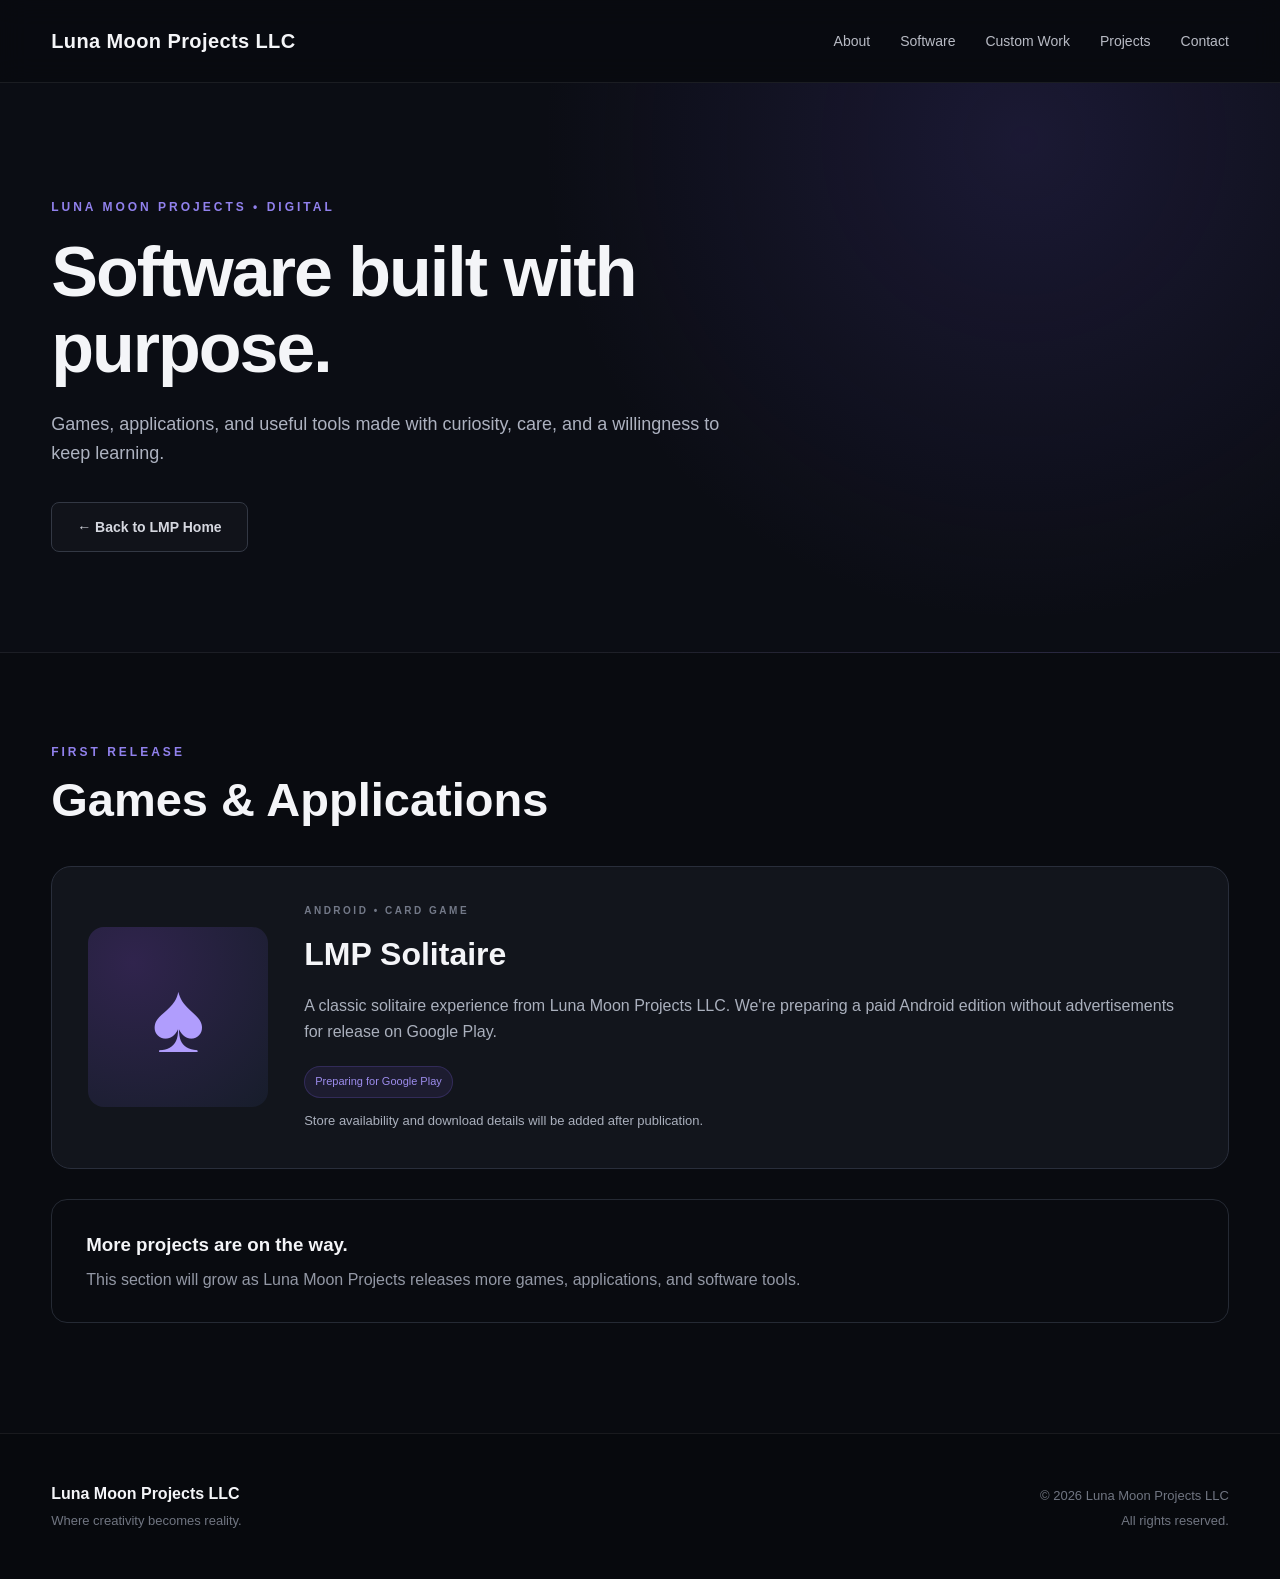
==== software/index.html @ 198b2f53 "Create index.html for Luna Moon Projects software page This HTML file serves as the main page for Lu" ====
<!DOCTYPE html>
<html lang="en">
<head>
    <meta charset="UTF-8">
    <meta name="viewport" content="width=device-width, initial-scale=1.0">
    <meta name="description" content="Explore software, apps, and games developed by Luna Moon Projects LLC, including LMP Solitaire.">
    <title>Software | Luna Moon Projects LLC</title>
    <link rel="stylesheet" href="../css/style.css">
</head>
<body>
<header class="site-header">
    <div class="nav-container">
        <a class="header-title" href="../index.html">Luna Moon Projects LLC</a>
        <nav class="main-nav" aria-label="Main navigation">
            <a href="../index.html#home">About</a>
            <a href="./" aria-current="page">Software</a>
            <a href="../index.html#custom">Custom Work</a>
            <a href="../index.html#projects">Projects</a>
            <a href="../index.html#contact">Contact</a>
        </nav>
    </div>
</header>

<main>
    <section class="software-hero">
        <div class="section-container">
            <p class="section-kicker">LUNA MOON PROJECTS • DIGITAL</p>
            <h1>Software built with purpose.</h1>
            <p class="software-lead">Games, applications, and useful tools made with curiosity, care, and a willingness to keep learning.</p>
            <a class="button button-secondary" href="../index.html">← Back to LMP Home</a>
        </div>
    </section>

    <section class="software-list" aria-labelledby="games-heading">
        <div class="section-container">
            <p class="section-kicker">FIRST RELEASE</p>
            <h2 class="section-title" id="games-heading">Games & Applications</h2>
            <article class="software-feature">
                <div class="software-symbol" aria-hidden="true">♠</div>
                <div>
                    <p class="project-type">ANDROID • CARD GAME</p>
                    <h3>LMP Solitaire</h3>
                    <p>A classic solitaire experience from Luna Moon Projects LLC. We're preparing a paid Android edition without advertisements for release on Google Play.</p>
                    <span class="status-badge">Preparing for Google Play</span>
                    <p class="software-note">Store availability and download details will be added after publication.</p>
                </div>
            </article>

            <div class="software-coming-soon">
                <h3>More projects are on the way.</h3>
                <p>This section will grow as Luna Moon Projects releases more games, applications, and software tools.</p>
            </div>
        </div>
    </section>
</main>

<footer>
    <div class="footer-container">
        <div><strong>Luna Moon Projects LLC</strong><p>Where creativity becomes reality.</p></div>
        <div class="footer-right"><p>© 2026 Luna Moon Projects LLC</p><p>All rights reserved.</p></div>
    </div>
</footer>
</body>
</html>
---- css/style.css ----
* {
    box-sizing: border-box;
    margin: 0;
    padding: 0;
}

html {
    scroll-behavior: smooth;
}

body {
    font-family: Arial, Helvetica, sans-serif;
    background: #090b10;
    color: #f4f5f8;
    line-height: 1.6;
}

a {
    color: inherit;
    text-decoration: none;
}


/* HEADER */

.site-header {
    position: sticky;
    top: 0;
    z-index: 1000;

    background: rgba(9, 11, 16, 0.94);

    border-bottom:
        1px solid
        rgba(255, 255, 255, 0.08);

    backdrop-filter: blur(14px);
}

.nav-container {
    width: min(1180px, 92%);
    min-height: 82px;

    margin: auto;

    display: flex;
    align-items: center;
    justify-content: space-between;

    gap: 30px;
}

.header-title {
    color: #f4f5f8;

    font-size: 20px;

    font-weight: 700;

    letter-spacing: 0.4px;

    transition: color 0.2s ease;
}

.header-title:hover {
    color: #a895f2;
}

.main-nav {
    display: flex;

    gap: 30px;
}

.main-nav a {
    color: #b8bbc5;

    font-size: 14px;

    transition: 0.2s ease;
}

.main-nav a:hover {
    color: #ffffff;
}


/* HERO */

.hero {
    min-height: 700px;

    position: relative;

    overflow: hidden;

    display: flex;

    align-items: center;

    border-bottom:
        1px solid
        rgba(255, 255, 255, 0.07);
}

.hero::before {
    content: "";

    position: absolute;

    inset: 0;

    background:
        linear-gradient(
            rgba(255, 255, 255, 0.018) 1px,
            transparent 1px
        ),
        linear-gradient(
            90deg,
            rgba(255, 255, 255, 0.018) 1px,
            transparent 1px
        );

    background-size: 48px 48px;

    mask-image:
        linear-gradient(
            to bottom,
            black,
            transparent 90%
        );
}

.hero-glow {
    position: absolute;

    border-radius: 50%;

    filter: blur(100px);

    opacity: 0.18;
}

.hero-glow-one {
    width: 500px;
    height: 500px;

    background: #694cdd;

    left: -230px;

    top: 60px;
}

.hero-glow-two {
    width: 430px;
    height: 430px;

    background: #2176c9;

    right: -160px;

    top: 100px;
}

.hero-content {
    position: relative;

    z-index: 2;

    width: min(1180px, 92%);

    margin: auto;

    display: grid;

    grid-template-columns:
        minmax(0, 1.05fr)
        minmax(400px, 0.95fr);

    gap: 70px;

    align-items: center;

    padding: 85px 0;
}

.hero-copy {
    min-width: 0;
}

.eyebrow,
.section-kicker {
    color: #9181ed;

    font-size: 12px;

    font-weight: 700;

    letter-spacing: 3px;
}

.hero h1 {
    margin-top: 16px;

    max-width: 690px;

    font-size:
        clamp(
            54px,
            6vw,
            82px
        );

    line-height: 0.98;

    letter-spacing: -3px;
}

.hero h1 span {
    display: block;

    margin-top: 8px;

    background:
        linear-gradient(
            90deg,
            #9483ee,
            #65a4ef
        );

    -webkit-background-clip: text;

    color: transparent;
}

.hero-description {
    max-width: 650px;

    margin-top: 28px;

    color: #acb0bd;

    font-size: 18px;
}

.hero-description-secondary {
    margin-top: 15px;

    color: #8f95a3;

    font-size: 16px;
}

.hero-buttons {
    margin-top: 34px;

    display: flex;

    flex-wrap: wrap;

    gap: 14px;
}


/* BUTTONS */

.button {
    display: inline-flex;

    min-height: 50px;

    align-items: center;

    justify-content: center;

    padding: 0 25px;

    border-radius: 8px;

    font-weight: 700;

    font-size: 14px;

    transition:
        transform 0.2s ease,
        border-color 0.2s ease;
}

.button:hover {
    transform: translateY(-2px);
}

.button-primary {
    background:
        linear-gradient(
            135deg,
            #7257d6,
            #346fd6
        );

    box-shadow:
        0 10px 30px
        rgba(66, 91, 211, 0.24);
}

.button-secondary {
    color: #d6d8e0;

    border:
        1px solid #333844;

    background:
        rgba(255, 255, 255, 0.025);
}

.button-secondary:hover {
    border-color: #646a78;
}


/* HERO ABOUT CARD */

.about-hero-card {
    position: relative;

    padding: 42px;

    border-radius: 18px;

    background:
        radial-gradient(
            circle at top right,
            rgba(96, 75, 205, 0.17),
            transparent 45%
        ),
        #10131a;

    border:
        1px solid #2a2f3a;

    box-shadow:
        0 30px 60px
        rgba(0, 0, 0, 0.28);
}

.about-card-logo {
    width: 275px;

    max-width: 100%;

    height: auto;

    display: block;

    margin:
        0 auto 26px auto;

    filter:
        drop-shadow(
            0 0 20px
            rgba(95, 89, 220, 0.18)
        );
}

.about-card-label {
    color: #9181ed;

    font-size: 11px;

    font-weight: 700;

    letter-spacing: 3px;
}

.about-hero-card h2 {
    margin-top: 18px;

    font-size: 31px;
}

.about-hero-card > p {
    margin-top: 16px;

    color: #9fa4b0;

    font-size: 15px;
}

.about-card-quote {
    margin-top: 26px;

    padding: 15px 18px;

    border-left:
        3px solid #755fd6;

    background:
        rgba(255, 255, 255, 0.025);

    color: #d9dbe1;

    font-size: 18px;

    font-style: italic;
}


/* GENERAL */

.section-container {
    width: min(1180px, 92%);

    margin: auto;
}


/* INTRO */

.intro-section {
    padding: 100px 0 45px;

    text-align: center;
}

.section-title {
    margin-top: 10px;

    font-size:
        clamp(
            32px,
            4vw,
            47px
        );

    line-height: 1.1;
}

.section-intro {
    max-width: 710px;

    margin: 18px auto 0;

    color: #9da2ae;

    font-size: 17px;
}


/* SERVICES */

.services-section {
    padding: 40px 0 110px;
}

.services-grid {
    display: grid;

    grid-template-columns:
        1fr 1fr;

    gap: 25px;
}

.service-panel {
    position: relative;

    padding: 45px;

    overflow: hidden;

    border-radius: 18px;

    border:
        1px solid #252a34;

    background: #10131a;
}

.service-panel::before {
    content: "";

    position: absolute;

    inset: 0;

    pointer-events: none;
}

.digital-panel::before {
    background:
        radial-gradient(
            circle at top right,
            rgba(93, 75, 207, 0.18),
            transparent 43%
        );
}

.craft-panel::before {
    background:
        radial-gradient(
            circle at top right,
            rgba(57, 118, 202, 0.17),
            transparent 43%
        );
}

.panel-number {
    position: absolute;

    right: 30px;

    top: 20px;

    font-size: 80px;

    font-weight: 800;

    color:
        rgba(
            255,
            255,
            255,
            0.025
        );
}

.panel-icon {
    width: 52px;
    height: 52px;

    position: relative;

    z-index: 2;

    display: grid;

    place-items: center;

    border-radius: 12px;

    color: #a795ef;

    font-size: 24px;

    background:
        rgba(107, 84, 215, 0.12);

    border:
        1px solid
        rgba(132, 110, 226, 0.17);
}

.panel-category {
    position: relative;

    z-index: 2;

    margin-top: 25px;

    color: #8275cf;

    font-size: 11px;

    letter-spacing: 2.5px;

    font-weight: bold;
}

.service-panel h2 {
    position: relative;

    z-index: 2;

    margin-top: 3px;

    font-size: 32px;
}

.service-panel > p:not(.panel-category) {
    position: relative;

    z-index: 2;

    margin-top: 15px;

    max-width: 480px;

    color: #9ca1ad;
}

.feature-list {
    position: relative;

    z-index: 2;

    margin-top: 25px;

    display: grid;

    gap: 9px;
}

.feature {
    color: #c4c7d0;
}

.feature span {
    margin-right: 9px;

    color: #7e6cdb;
}

.text-link {
    position: relative;

    z-index: 2;

    display: inline-block;

    margin-top: 28px;

    color: #9b8af0;

    font-weight: 700;
}


/* PROJECTS */

.projects-section {
    padding: 105px 0;

    background: #0c0f15;

    border-top:
        1px solid
        rgba(255, 255, 255, 0.05);

    border-bottom:
        1px solid
        rgba(255, 255, 255, 0.05);

    text-align: center;
}

.project-grid {
    margin-top: 45px;

    display: grid;

    grid-template-columns:
        repeat(3, 1fr);

    gap: 22px;

    text-align: left;
}

.project-card {
    min-height: 330px;

    padding: 30px;

    border-radius: 15px;

    background: #12151c;

    border:
        1px solid #252a34;

    transition:
        transform 0.2s ease,
        border-color 0.2s ease;
}

.project-card:hover {
    transform: translateY(-4px);

    border-color: #454c5c;
}

.project-type {
    color: #737988;

    font-size: 10px;

    letter-spacing: 2.5px;

    font-weight: bold;
}

.project-art {
    margin-top: 30px;

    height: 80px;

    display: flex;

    align-items: center;

    font-size: 55px;

    color: #9583ec;
}

.project-card h3 {
    margin-top: 20px;

    font-size: 23px;
}

.project-card p {
    margin-top: 8px;

    color: #9398a5;

    font-size: 14px;
}

.status-badge {
    display: inline-block;

    margin-top: 22px;

    padding: 6px 10px;

    border-radius: 50px;

    background:
        rgba(116, 89, 218, 0.11);

    border:
        1px solid
        rgba(116, 89, 218, 0.24);

    color: #9c8cec;

    font-size: 11px;
}

.status-badge.available {
    background:
        rgba(60, 130, 115, 0.12);

    border-color:
        rgba(70, 150, 130, 0.25);

    color: #75c9b5;
}

.project-link {
    display: block;
    width: fit-content;
    margin-top: 18px;
    color: #a99af8;
    font-size: 14px;
    font-weight: 700;
}

.project-link:hover { color: #fff; }

/* SOFTWARE LANDING PAGE */
.software-hero {
    padding: 115px 0 100px;
    background: radial-gradient(circle at 80% 10%, rgba(90, 72, 180, .2), transparent 42%), #0b0d14;
    border-bottom: 1px solid rgba(255, 255, 255, .07);
}

.software-hero h1 {
    max-width: 820px;
    margin-top: 18px;
    font-size: clamp(42px, 6vw, 70px);
    line-height: 1.08;
    letter-spacing: -2px;
}

.software-lead {
    max-width: 690px;
    margin: 24px 0 34px;
    color: #adb2c0;
    font-size: 18px;
}

.software-list { padding: 90px 0 110px; }
.software-list .section-title { margin-top: 12px; }

.software-feature {
    display: grid;
    grid-template-columns: 180px 1fr;
    gap: 36px;
    align-items: center;
    margin-top: 40px;
    padding: 36px;
    border: 1px solid #292e3b;
    border-radius: 20px;
    background: #12151c;
}

.software-symbol {
    display: grid;
    place-items: center;
    height: 180px;
    border-radius: 16px;
    background: radial-gradient(circle at 25% 20%, #30244d, #171d2b);
    color: #b09dfd;
    font-size: 100px;
}

.software-feature h3 { margin-top: 10px; font-size: 32px; }
.software-feature p:not(.project-type) { margin-top: 13px; color: #aab0bd; }
.software-feature .software-note { font-size: 13px; color: #858b9b; }

.software-coming-soon {
    margin-top: 30px;
    padding: 30px 34px;
    border: 1px solid #252a34;
    border-radius: 16px;
}
.software-coming-soon p { margin-top: 7px; color: #9398a5; }

@media (max-width: 600px) {
    .software-hero { padding: 75px 0; }
    .software-lead { font-size: 16px; }
    .software-feature { grid-template-columns: 1fr; padding: 24px; }
    .software-symbol { height: 150px; font-size: 80px; }
}


/* CONTACT */

.contact-section {
    padding: 80px 0 110px;
}

.contact-box {
    padding: 65px 30px;

    text-align: center;

    border-radius: 22px;

    border:
        1px solid #2a2f3a;

    background:
        radial-gradient(
            circle at top left,
            rgba(107, 81, 214, 0.14),
            transparent 40%
        ),
        radial-gradient(
            circle at bottom right,
            rgba(50, 105, 196, 0.12),
            transparent 40%
        ),
        #10131a;
}

.contact-box h2 {
    margin-top: 9px;

    font-size:
        clamp(
            34px,
            5vw,
            50px
        );
}

.contact-box > p:not(.section-kicker):not(.contact-note) {
    max-width: 600px;

    margin:
        15px auto 28px;

    color: #a3a7b1;
}

.contact-note {
    margin-top: 16px;

    color: #6f7481;

    font-size: 12px;
}


/* FOOTER */

footer {
    border-top:
        1px solid
        rgba(255, 255, 255, 0.07);

    background: #07090d;
}

.footer-container {
    width: min(1180px, 92%);

    min-height: 145px;

    margin: auto;

    display: flex;

    justify-content: space-between;

    align-items: center;

    gap: 40px;
}

.footer-container p {
    color: #707581;

    font-size: 13px;

    margin-top: 4px;
}

.footer-right {
    text-align: right;
}


/* TABLET */

@media (max-width: 900px) {

    .main-nav {
        display: none;
    }

    .hero-content {
        grid-template-columns: 1fr;

        gap: 45px;
    }

    .about-hero-card {
        max-width: 650px;
    }

    .about-card-logo {
        width: 230px;
    }

    .services-grid {
        grid-template-columns: 1fr;
    }

    .project-grid {
        grid-template-columns: 1fr;
    }

}


/* MOBILE */

@media (max-width: 600px) {

    .nav-container {
        min-height: 72px;
    }

    .header-title {
        font-size: 16px;
    }

    .hero-content {
        padding: 65px 0;
    }

    .hero h1 {
        font-size: 48px;

        letter-spacing: -2px;
    }

    .hero-description {
        font-size: 16px;
    }

    .hero-description-secondary {
        font-size: 15px;
    }

    .hero-buttons {
        flex-direction: column;
    }

    .button {
        width: 100%;
    }

    .about-hero-card {
        padding: 30px;
    }

    .about-card-logo {
        width: 190px;

        margin-bottom: 22px;
    }

    .about-hero-card h2 {
        font-size: 27px;
    }

    .service-panel {
        padding: 30px;
    }

    .panel-number {
        font-size: 58px;
    }

    .intro-section {
        padding-top: 70px;
    }

    .projects-section {
        padding: 80px 0;
    }

    .contact-box {
        padding: 48px 20px;
    }

    .footer-container {
        padding: 40px 0;

        flex-direction: column;

        align-items: flex-start;
    }

    .footer-right {
        text-align: left;
    }

}
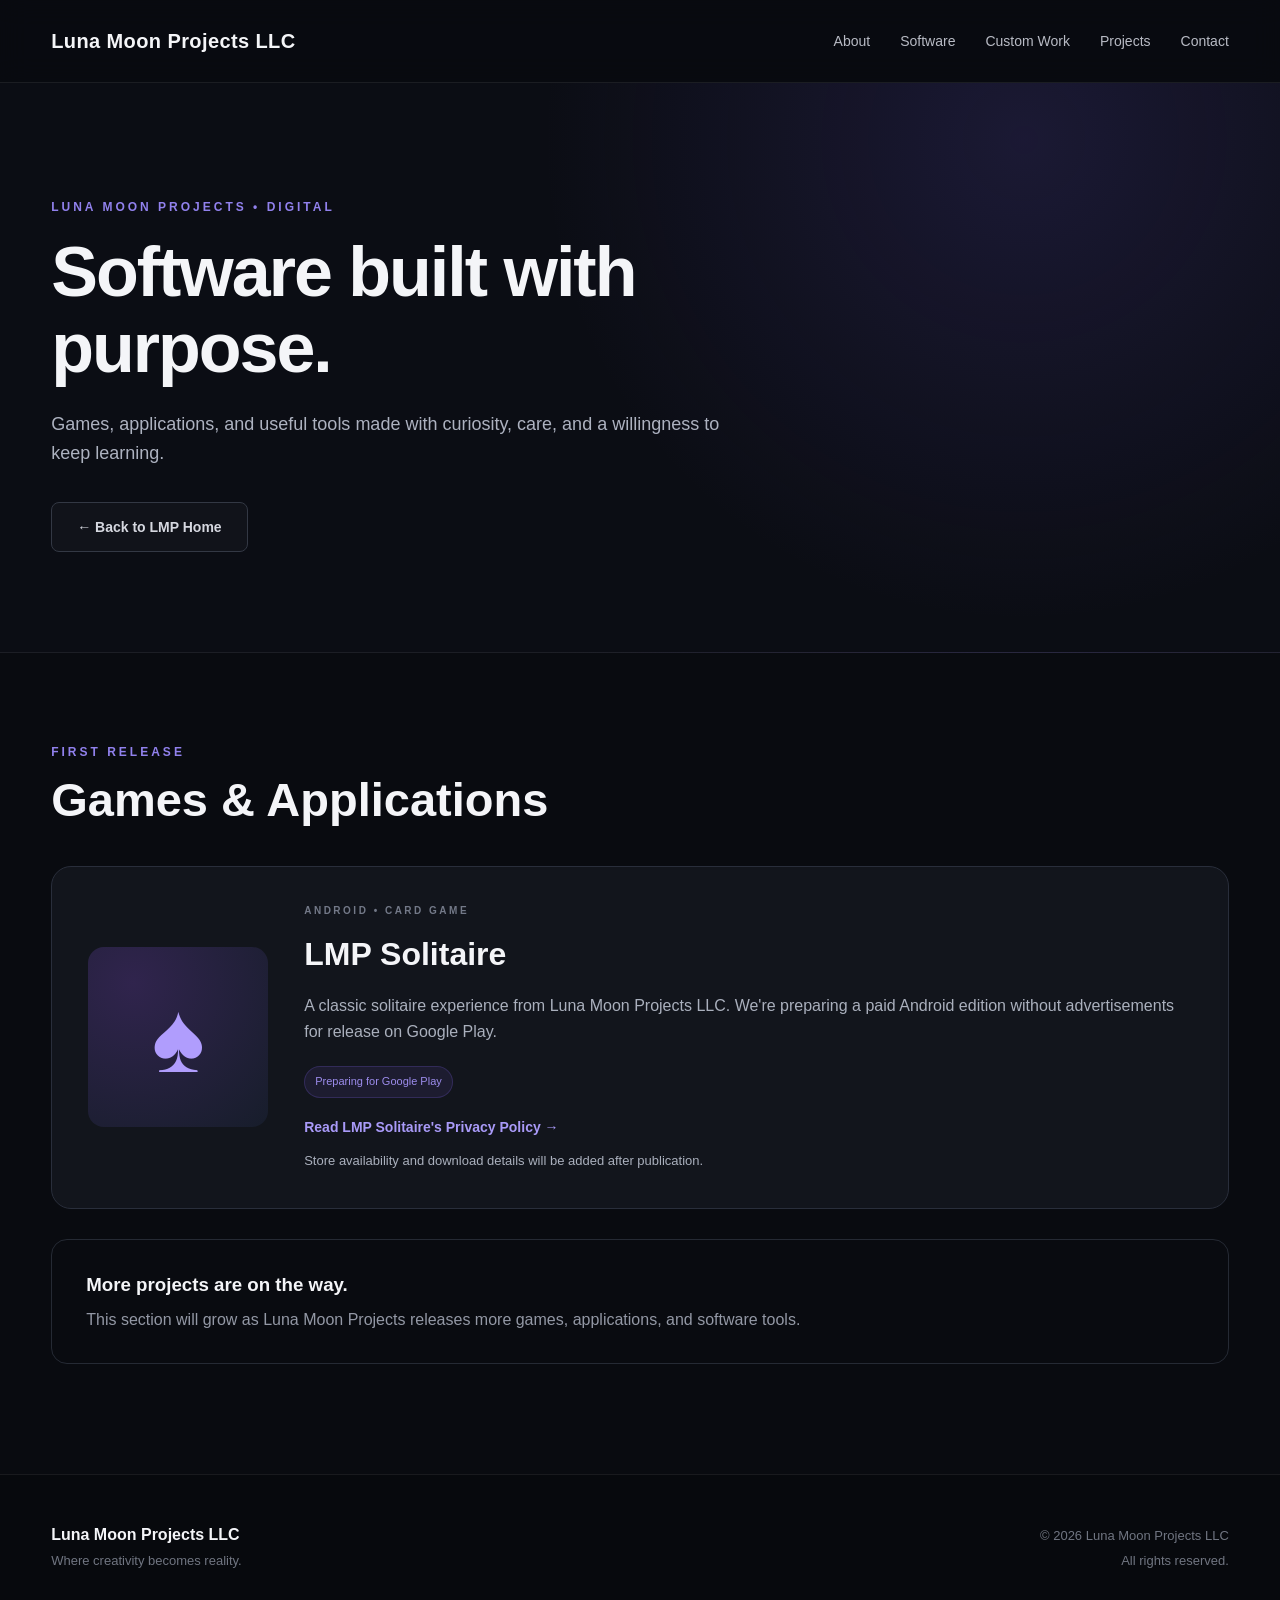
==== commit b4aaee3a: "Add link to LMP Solitaire's Privacy Policy" ====
--- a/software/index.html
+++ b/software/index.html
@@ -42,6 +42,7 @@
                     <h3>LMP Solitaire</h3>
                     <p>A classic solitaire experience from Luna Moon Projects LLC. We're preparing a paid Android edition without advertisements for release on Google Play.</p>
                     <span class="status-badge">Preparing for Google Play</span>
+                    <a class="project-link" href="solitaire/privacy/">Read LMP Solitaire's Privacy Policy →</a>
                     <p class="software-note">Store availability and download details will be added after publication.</p>
                 </div>
             </article>
